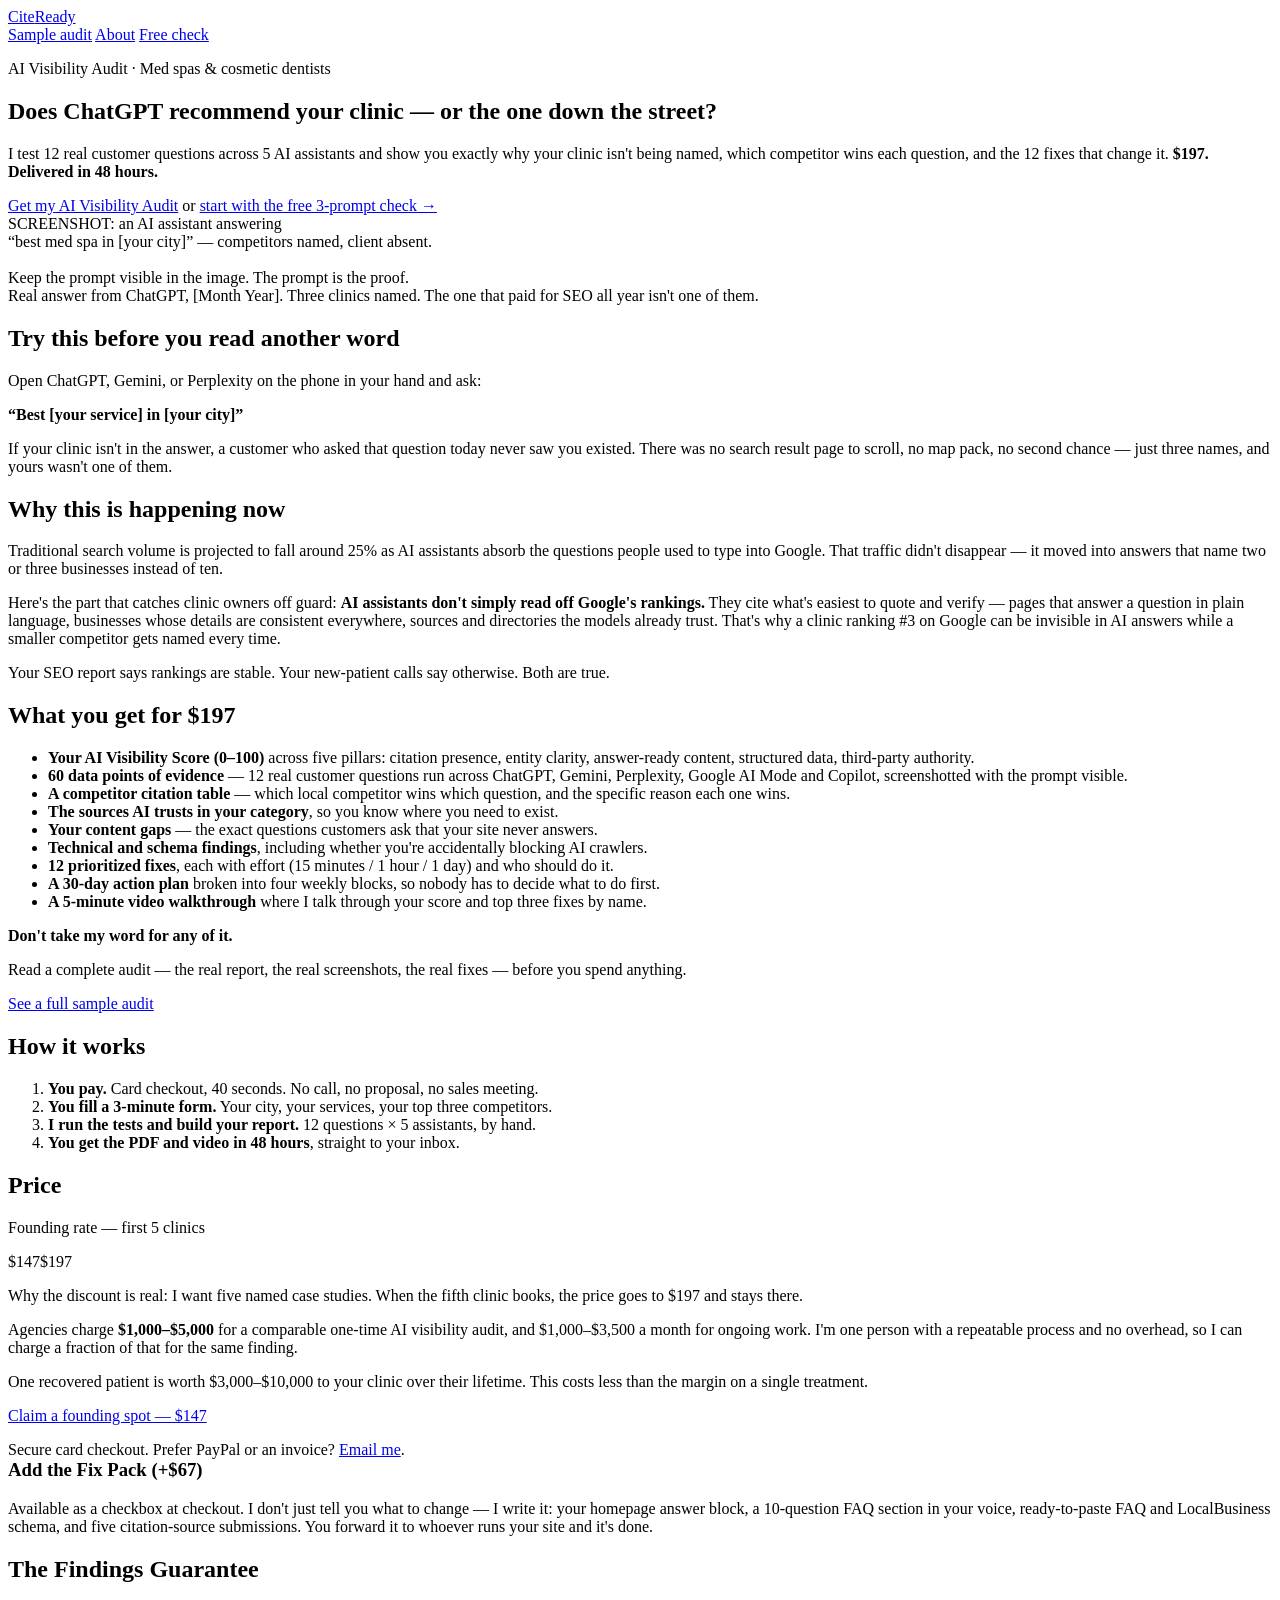
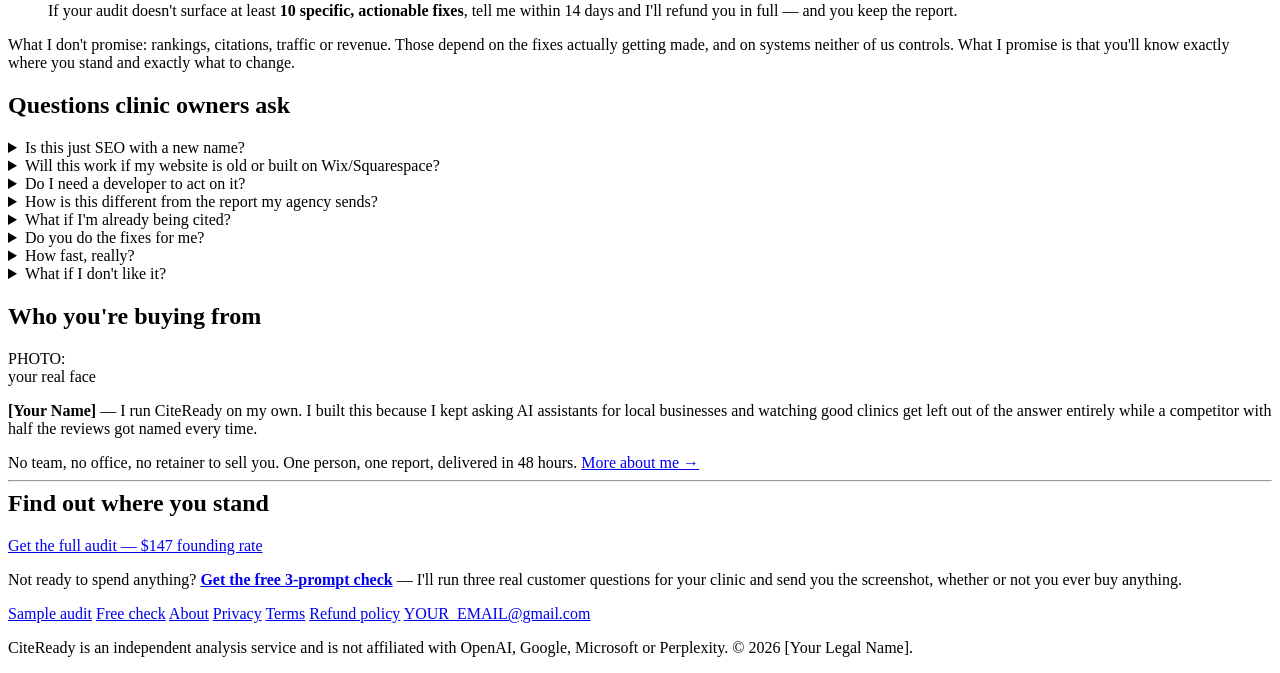
==== index.html @ fbe7aabf "Add index.html" ====
<!DOCTYPE html>
<html lang="en">
<head>
<meta charset="utf-8">
<meta name="viewport" content="width=device-width, initial-scale=1">
<title>CiteReady — Does ChatGPT recommend your clinic, or the one down the street?</title>
<meta name="description" content="We test 12 real customer questions across 5 AI assistants and show you exactly why you're not being named — and the 12 fixes that change it. $197, delivered in 48 hours.">
<meta property="og:title" content="Does ChatGPT recommend your clinic — or the one down the street?">
<meta property="og:description" content="An AI Visibility Audit for med spas and cosmetic dentists. 12 prompts, 5 AI assistants, 60 data points, 12 prioritized fixes. $197.">
<meta property="og:type" content="website">
<link rel="stylesheet" href="style.css">
<!-- ANALYTICS: paste your Cloudflare Web Analytics snippet here (Cloudflare dashboard → Web Analytics → add site) -->
</head>
<body>

<header class="site">
  <div class="wrap">
    <a class="logo" href="index.html">Cite<span>Ready</span></a>
    <nav>
      <a href="sample-audit.html">Sample audit</a>
      <a href="about.html">About</a>
      <a href="mini-check.html">Free check</a>
    </nav>
  </div>
</header>

<main class="wrap">

  <section class="hero">
    <p class="eyebrow">AI Visibility Audit · Med spas &amp; cosmetic dentists</p>
    <h1>Does ChatGPT recommend your clinic — or the one down the street?</h1>
    <p class="sub">I test 12 real customer questions across 5 AI assistants and show you exactly why your clinic isn't being named, which competitor wins each question, and the 12 fixes that change it. <strong>$197. Delivered in 48 hours.</strong></p>
    <div class="cta-row">
      <a class="btn" href="STRIPE_LINK_AUDIT">Get my AI Visibility Audit</a>
      <span class="cta-note">or <a href="mini-check.html">start with the free 3-prompt check →</a></span>
    </div>
  </section>

  <div class="proof">
    <!-- Replace this block with your real screenshot: <img src="proof.png" alt="ChatGPT answering 'best med spa in Tampa'"> -->
    <div class="placeholder">SCREENSHOT: an AI assistant answering<br>“best med spa in [your city]” — competitors named, client absent.<br><br>Keep the prompt visible in the image. The prompt is the proof.</div>
    <div class="cap">Real answer from ChatGPT, [Month Year]. Three clinics named. The one that paid for SEO all year isn't one of them.</div>
  </div>

  <h2>Try this before you read another word</h2>
  <p>Open ChatGPT, Gemini, or Perplexity on the phone in your hand and ask:</p>
  <div class="card soft">
    <p style="margin:0"><strong>“Best [your service] in [your city]”</strong></p>
  </div>
  <p>If your clinic isn't in the answer, a customer who asked that question today never saw you existed. There was no search result page to scroll, no map pack, no second chance — just three names, and yours wasn't one of them.</p>

  <h2>Why this is happening now</h2>
  <p>Traditional search volume is projected to fall around 25% as AI assistants absorb the questions people used to type into Google. That traffic didn't disappear — it moved into answers that name two or three businesses instead of ten.</p>
  <p>Here's the part that catches clinic owners off guard: <strong>AI assistants don't simply read off Google's rankings.</strong> They cite what's easiest to quote and verify — pages that answer a question in plain language, businesses whose details are consistent everywhere, sources and directories the models already trust. That's why a clinic ranking #3 on Google can be invisible in AI answers while a smaller competitor gets named every time.</p>
  <p>Your SEO report says rankings are stable. Your new-patient calls say otherwise. Both are true.</p>

  <h2>What you get for $197</h2>
  <ul class="check">
    <li><strong>Your AI Visibility Score (0–100)</strong> across five pillars: citation presence, entity clarity, answer-ready content, structured data, third-party authority.</li>
    <li><strong>60 data points of evidence</strong> — 12 real customer questions run across ChatGPT, Gemini, Perplexity, Google AI Mode and Copilot, screenshotted with the prompt visible.</li>
    <li><strong>A competitor citation table</strong> — which local competitor wins which question, and the specific reason each one wins.</li>
    <li><strong>The sources AI trusts in your category</strong>, so you know where you need to exist.</li>
    <li><strong>Your content gaps</strong> — the exact questions customers ask that your site never answers.</li>
    <li><strong>Technical and schema findings</strong>, including whether you're accidentally blocking AI crawlers.</li>
    <li><strong>12 prioritized fixes</strong>, each with effort (15 minutes / 1 hour / 1 day) and who should do it.</li>
    <li><strong>A 30-day action plan</strong> broken into four weekly blocks, so nobody has to decide what to do first.</li>
    <li><strong>A 5-minute video walkthrough</strong> where I talk through your score and top three fixes by name.</li>
  </ul>

  <div class="card">
    <p style="margin-bottom:.6em"><strong>Don't take my word for any of it.</strong></p>
    <p style="margin-bottom:1em">Read a complete audit — the real report, the real screenshots, the real fixes — before you spend anything.</p>
    <a class="btn ghost block" href="sample-audit.html">See a full sample audit</a>
  </div>

  <h2>How it works</h2>
  <ol class="steps">
    <li><strong>You pay.</strong> Card checkout, 40 seconds. No call, no proposal, no sales meeting.</li>
    <li><strong>You fill a 3-minute form.</strong> Your city, your services, your top three competitors.</li>
    <li><strong>I run the tests and build your report.</strong> 12 questions × 5 assistants, by hand.</li>
    <li><strong>You get the PDF and video in 48 hours</strong>, straight to your inbox.</li>
  </ol>

  <h2>Price</h2>
  <div class="card">
    <p class="pill">Founding rate — first 5 clinics</p>
    <div class="price"><span class="now">$147</span><span class="was">$197</span></div>
    <p class="small">Why the discount is real: I want five named case studies. When the fifth clinic books, the price goes to $197 and stays there.</p>
    <p>Agencies charge <strong>$1,000–$5,000</strong> for a comparable one-time AI visibility audit, and $1,000–$3,500 a month for ongoing work. I'm one person with a repeatable process and no overhead, so I can charge a fraction of that for the same finding.</p>
    <p>One recovered patient is worth $3,000–$10,000 to your clinic over their lifetime. This costs less than the margin on a single treatment.</p>
    <div class="cta-row">
      <a class="btn" href="STRIPE_LINK_FOUNDING">Claim a founding spot — $147</a>
    </div>
    <p class="small" style="margin-bottom:0">Secure card checkout. Prefer PayPal or an invoice? <a href="mailto:YOUR_EMAIL@gmail.com">Email me</a>.</p>
  </div>

  <div class="card soft">
    <h3 style="margin-top:0">Add the Fix Pack (+$67)</h3>
    <p style="margin-bottom:0">Available as a checkbox at checkout. I don't just tell you what to change — I write it: your homepage answer block, a 10-question FAQ section in your voice, ready-to-paste FAQ and LocalBusiness schema, and five citation-source submissions. You forward it to whoever runs your site and it's done.</p>
  </div>

  <h2>The Findings Guarantee</h2>
  <blockquote>
    <p>If your audit doesn't surface at least <strong>10 specific, actionable fixes</strong>, tell me within 14 days and I'll refund you in full — and you keep the report.</p>
  </blockquote>
  <p class="small">What I don't promise: rankings, citations, traffic or revenue. Those depend on the fixes actually getting made, and on systems neither of us controls. What I promise is that you'll know exactly where you stand and exactly what to change.</p>

  <h2>Questions clinic owners ask</h2>
  <details><summary>Is this just SEO with a new name?</summary><p>No. SEO asks "where do we rank on a results page." This asks "are we named in the answer, and if not, who is and why." Different signals, different fixes, different report. It complements the SEO you already pay for — and it usually explains why that SEO stopped producing calls.</p></details>
  <details><summary>Will this work if my website is old or built on Wix/Squarespace?</summary><p>Yes. Most of the 12 fixes are content and profile changes, not rebuilds. Platform barely matters; being quotable does.</p></details>
  <details><summary>Do I need a developer to act on it?</summary><p>Usually not. Every fix is labeled by effort and by who should do it — most are front-desk or marketing tasks. Two or three may need whoever manages your site. If you'd rather not touch any of it, the Fix Pack writes the pieces for you.</p></details>
  <details><summary>How is this different from the report my agency sends?</summary><p>Your agency's report shows Google rankings and traffic. This shows the actual words five AI assistants say about your clinic to a prospective patient, with screenshots. Bring it to your agency — most will thank you for it.</p></details>
  <details><summary>What if I'm already being cited?</summary><p>Then you'll get a high score, proof of it, and the specific gaps that keep you from winning the remaining prompts — including which competitor is closest behind you. Knowing you're winning is worth knowing too.</p></details>
  <details><summary>Do you do the fixes for me?</summary><p>The audit is analysis. The Fix Pack (+$67) writes your content and schema. If you want it all implemented, I offer an Implementation Sprint to audit clients afterward.</p></details>
  <details><summary>How fast, really?</summary><p>48 hours from the moment your intake form arrives, and I reply to emails within one business day. If I'm ever going to miss that, you'll hear it from me first.</p></details>
  <details><summary>What if I don't like it?</summary><p>The Findings Guarantee above. No forms, no interrogation — one email and you're refunded.</p></details>

  <h2>Who you're buying from</h2>
  <div class="founder">
    <div class="ph">PHOTO:<br>your real face</div>
    <div>
      <p><strong>[Your Name]</strong> — I run CiteReady on my own. I built this because I kept asking AI assistants for local businesses and watching good clinics get left out of the answer entirely while a competitor with half the reviews got named every time.</p>
      <p style="margin-bottom:0">No team, no office, no retainer to sell you. One person, one report, delivered in 48 hours. <a href="about.html">More about me →</a></p>
    </div>
  </div>

  <hr>

  <h2 style="margin-top:0">Find out where you stand</h2>
  <div class="cta-row">
    <a class="btn" href="STRIPE_LINK_FOUNDING">Get the full audit — $147 founding rate</a>
  </div>
  <p>Not ready to spend anything? <a href="mini-check.html"><strong>Get the free 3-prompt check</strong></a> — I'll run three real customer questions for your clinic and send you the screenshot, whether or not you ever buy anything.</p>

</main>

<footer class="site">
  <div class="wrap">
    <div class="row">
      <a href="sample-audit.html">Sample audit</a>
      <a href="mini-check.html">Free check</a>
      <a href="about.html">About</a>
      <a href="legal.html#privacy">Privacy</a>
      <a href="legal.html#terms">Terms</a>
      <a href="legal.html#refund">Refund policy</a>
      <a href="mailto:YOUR_EMAIL@gmail.com">YOUR_EMAIL@gmail.com</a>
    </div>
    <p class="small">CiteReady is an independent analysis service and is not affiliated with OpenAI, Google, Microsoft or Perplexity. © <span id="y">2026</span> [Your Legal Name].</p>
  </div>
</footer>
<script>document.getElementById('y').textContent=new Date().getFullYear()</script>
</body>
</html>
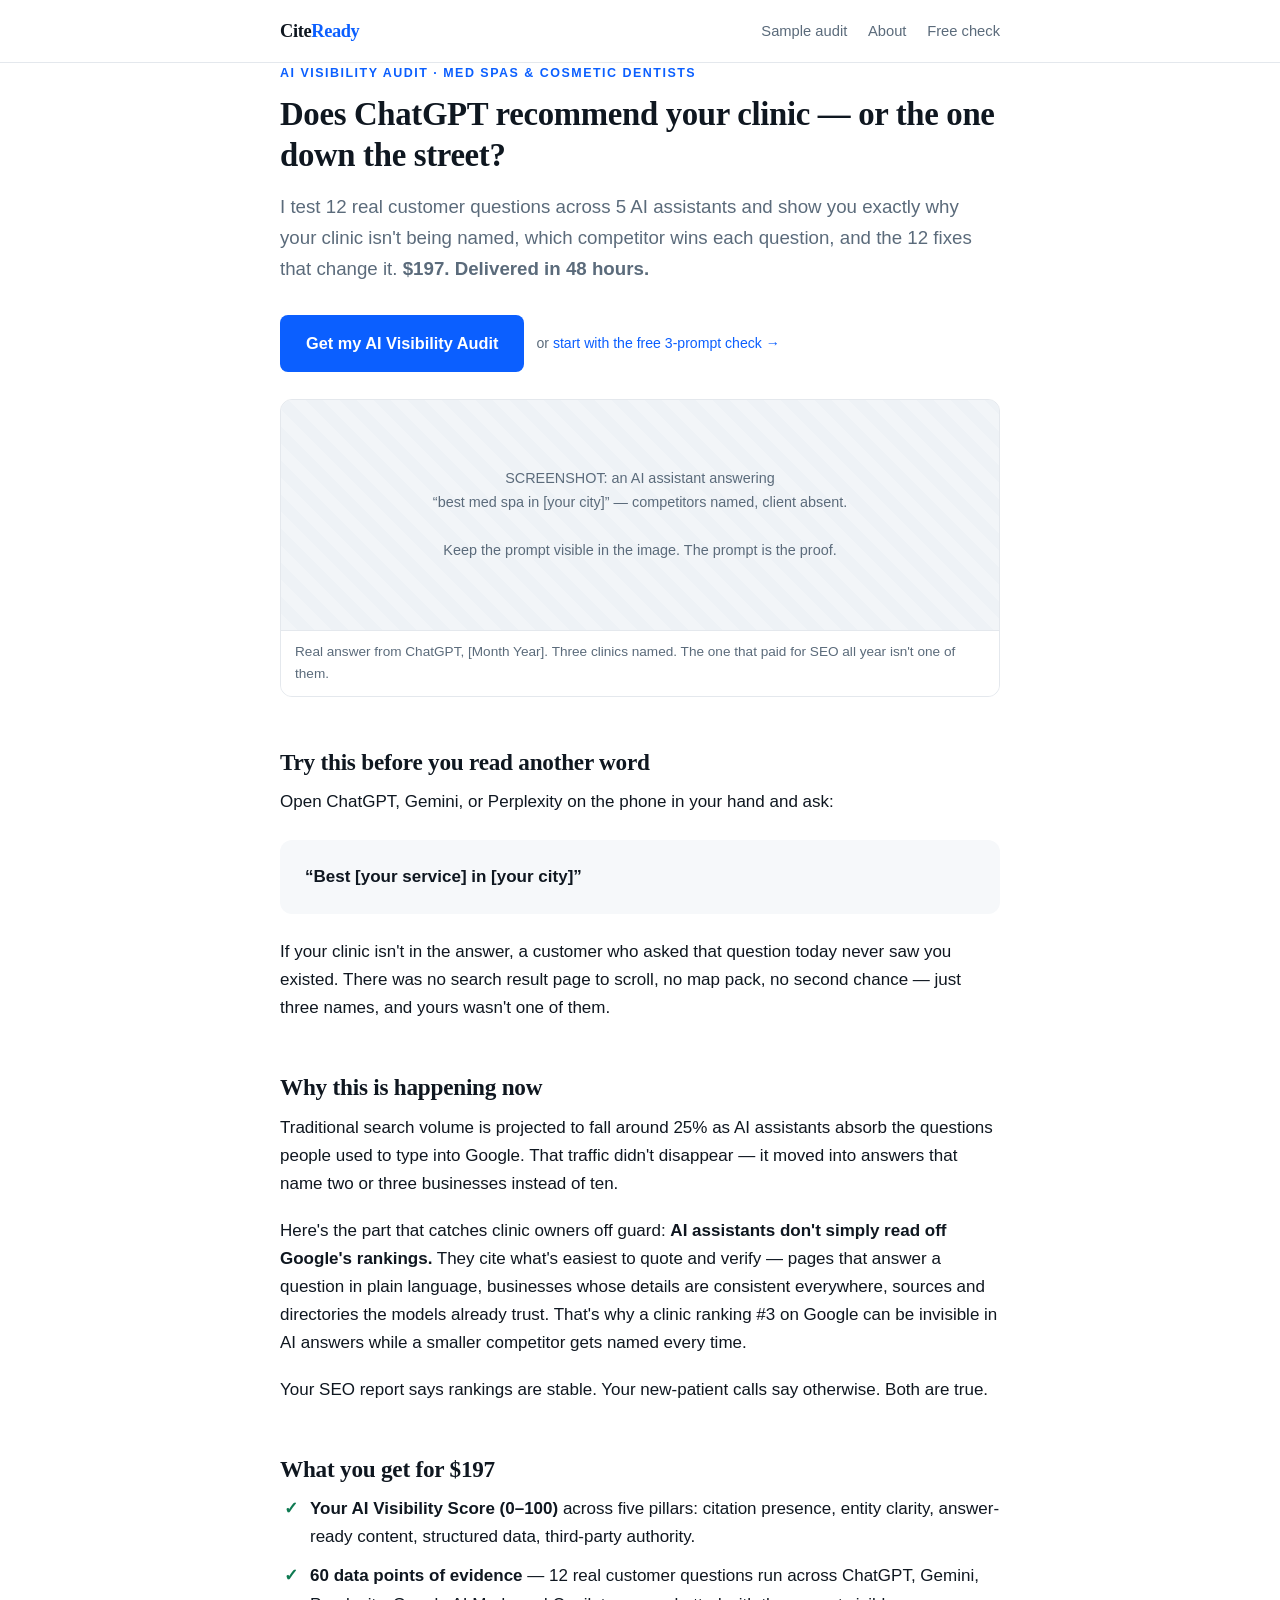
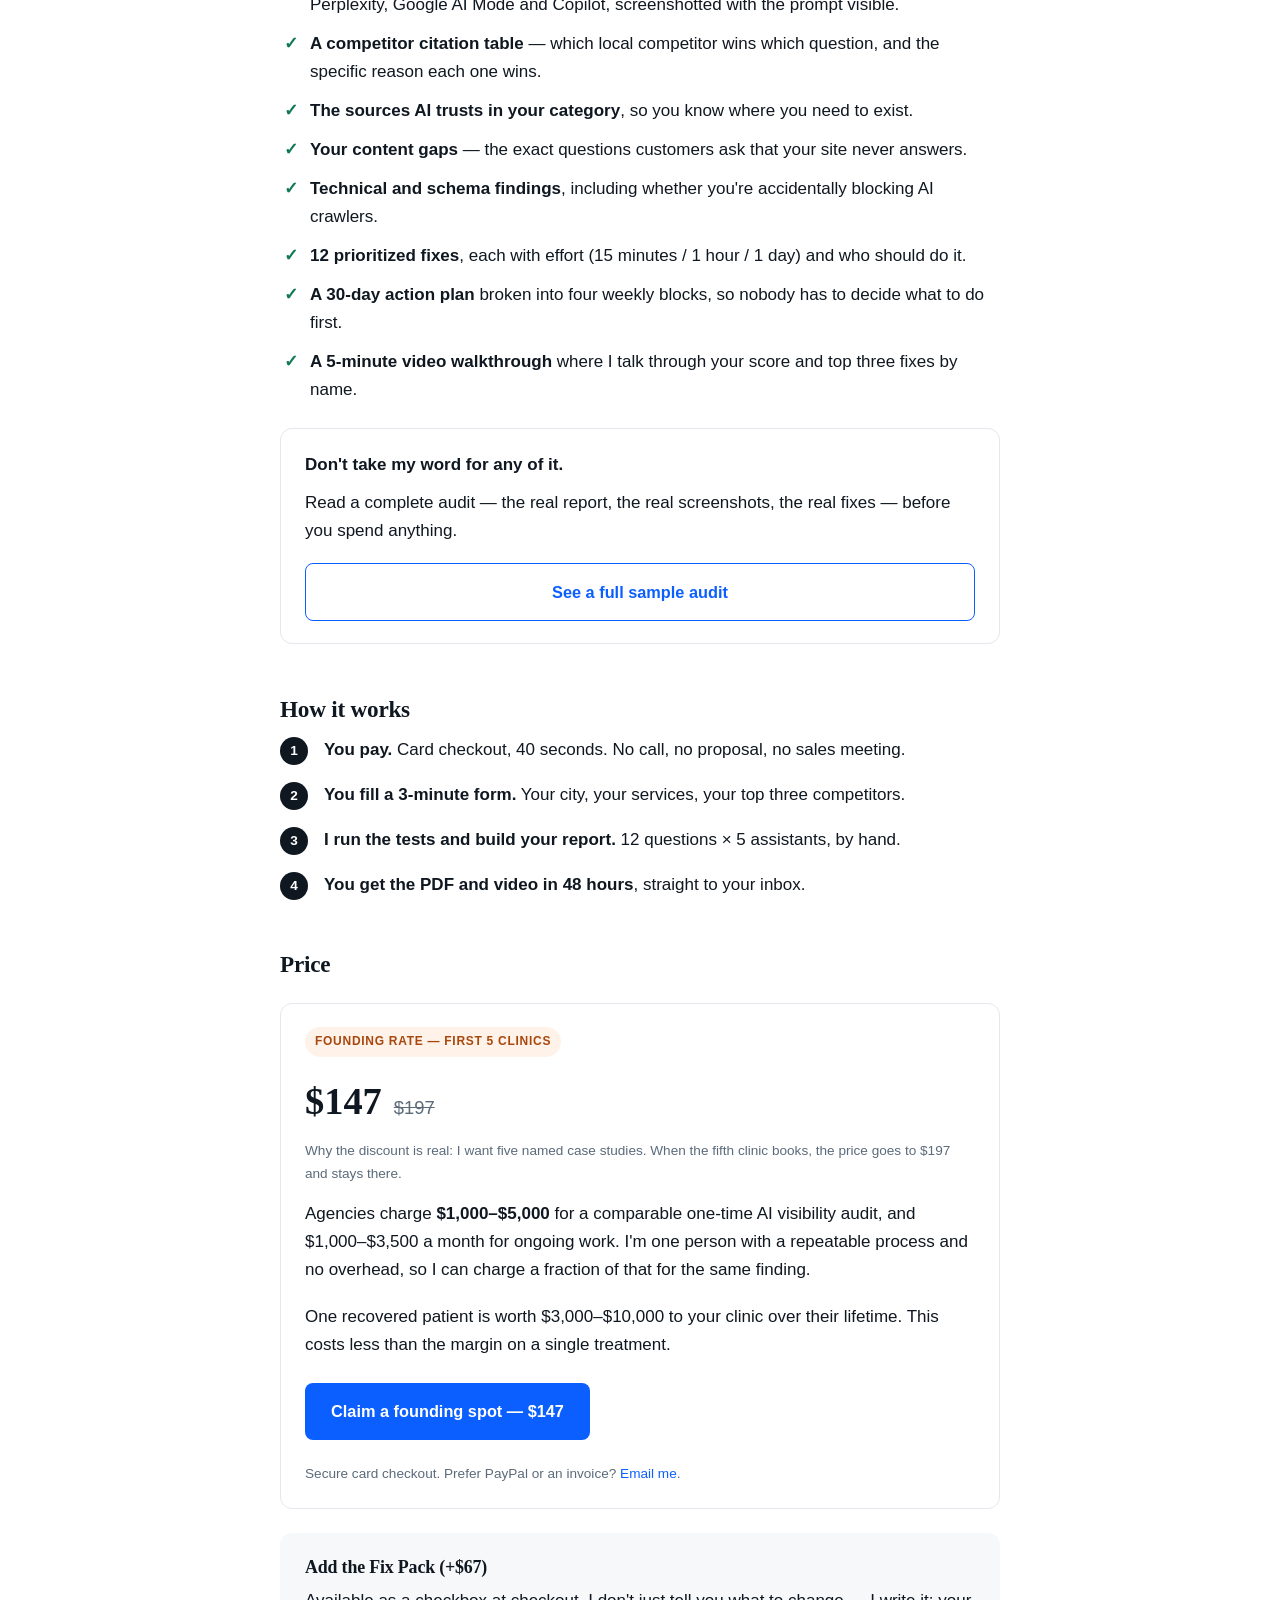
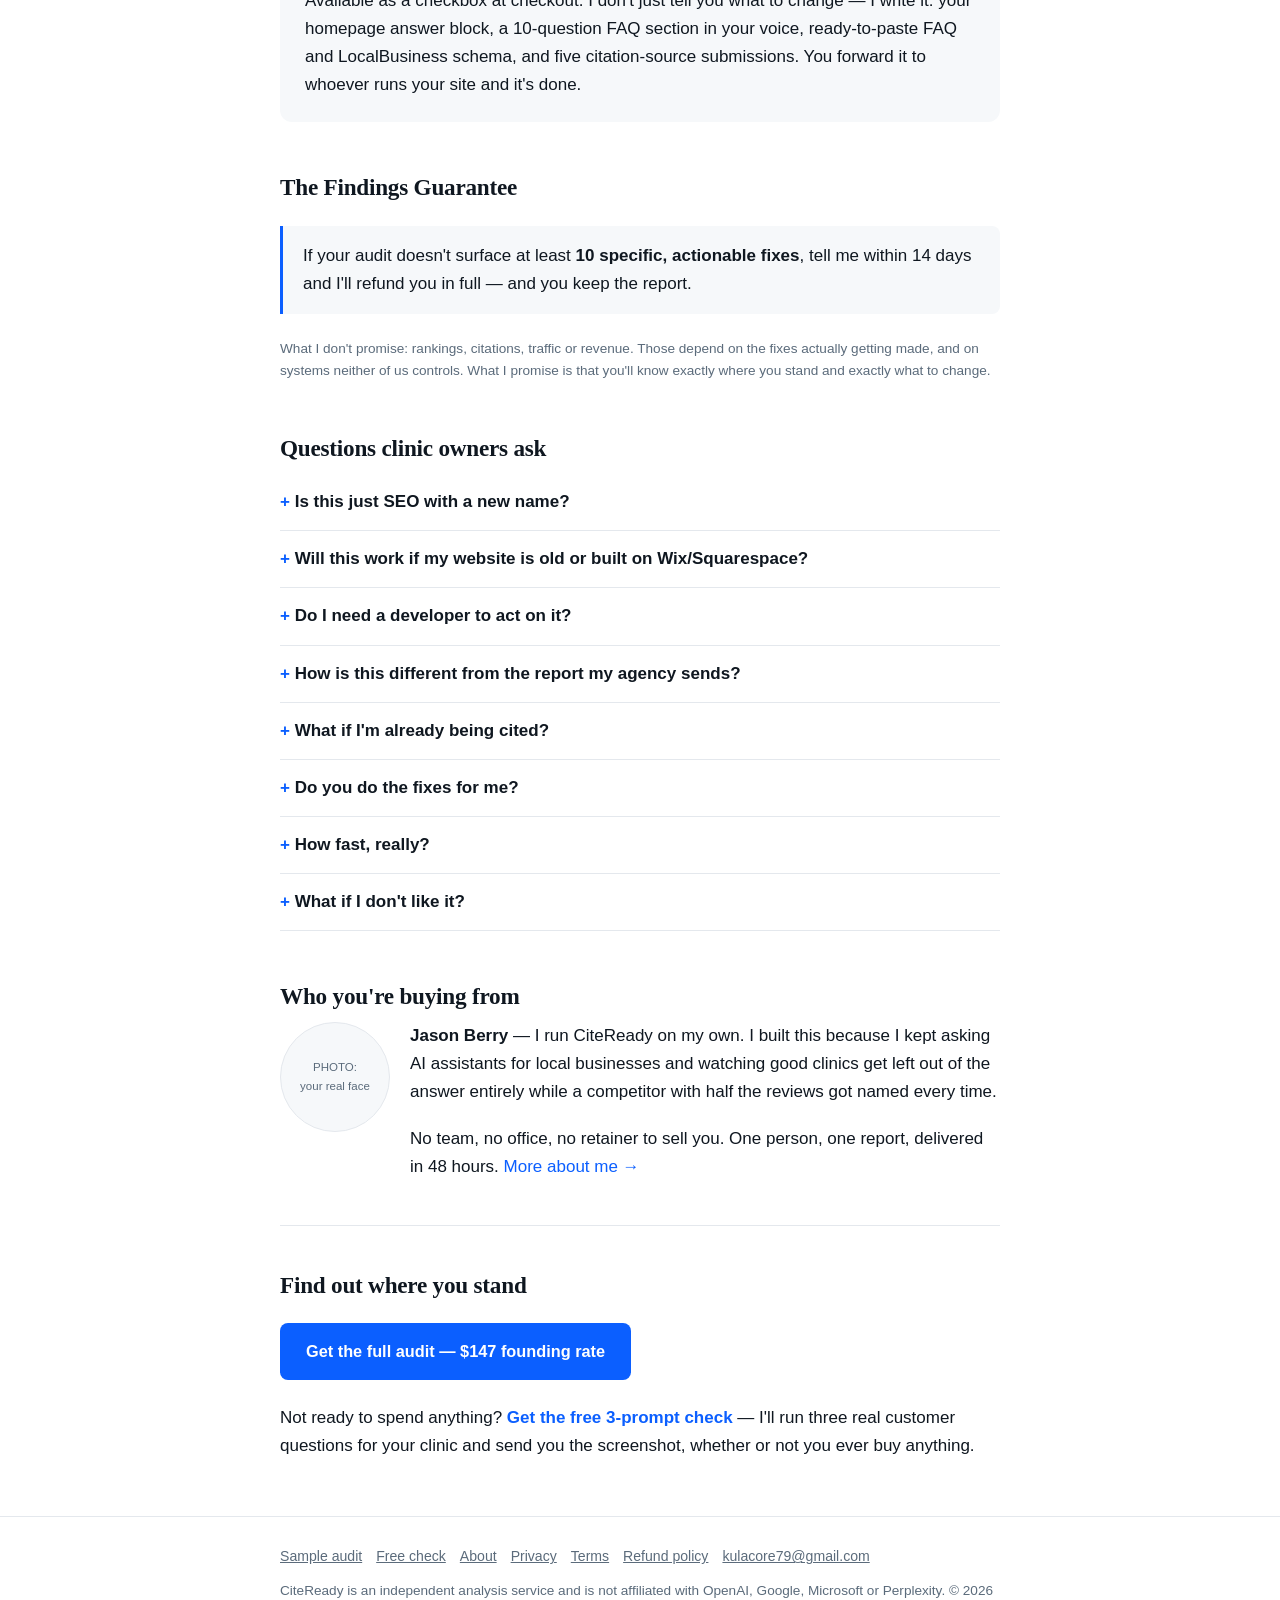
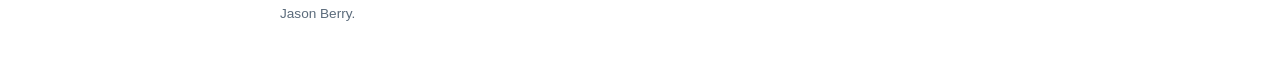
==== commit 21cbda2f: "Add index.html" ====
--- a/index.html
+++ b/index.html
@@ -31,7 +31,7 @@
     <h1>Does ChatGPT recommend your clinic — or the one down the street?</h1>
     <p class="sub">I test 12 real customer questions across 5 AI assistants and show you exactly why your clinic isn't being named, which competitor wins each question, and the 12 fixes that change it. <strong>$197. Delivered in 48 hours.</strong></p>
     <div class="cta-row">
-      <a class="btn" href="STRIPE_LINK_AUDIT">Get my AI Visibility Audit</a>
+      <a class="btn" href="https://buy.stripe.com/9B65kD59kgbB9DFe3r8Ra1b">Get my AI Visibility Audit</a>
       <span class="cta-note">or <a href="mini-check.html">start with the free 3-prompt check →</a></span>
     </div>
   </section>
@@ -89,9 +89,9 @@
     <p>Agencies charge <strong>$1,000–$5,000</strong> for a comparable one-time AI visibility audit, and $1,000–$3,500 a month for ongoing work. I'm one person with a repeatable process and no overhead, so I can charge a fraction of that for the same finding.</p>
     <p>One recovered patient is worth $3,000–$10,000 to your clinic over their lifetime. This costs less than the margin on a single treatment.</p>
     <div class="cta-row">
-      <a class="btn" href="STRIPE_LINK_FOUNDING">Claim a founding spot — $147</a>
+      <a class="btn" href="https://buy.stripe.com/6oU5kD9pAbVl7vx3oN8Ra1a">Claim a founding spot — $147</a>
     </div>
-    <p class="small" style="margin-bottom:0">Secure card checkout. Prefer PayPal or an invoice? <a href="mailto:YOUR_EMAIL@gmail.com">Email me</a>.</p>
+    <p class="small" style="margin-bottom:0">Secure card checkout. Prefer PayPal or an invoice? <a href="mailto:kulacore79@gmail.com">Email me</a>.</p>
   </div>
 
   <div class="card soft">
@@ -119,7 +119,7 @@
   <div class="founder">
     <div class="ph">PHOTO:<br>your real face</div>
     <div>
-      <p><strong>[Your Name]</strong> — I run CiteReady on my own. I built this because I kept asking AI assistants for local businesses and watching good clinics get left out of the answer entirely while a competitor with half the reviews got named every time.</p>
+      <p><strong>Jason Berry</strong> — I run CiteReady on my own. I built this because I kept asking AI assistants for local businesses and watching good clinics get left out of the answer entirely while a competitor with half the reviews got named every time.</p>
       <p style="margin-bottom:0">No team, no office, no retainer to sell you. One person, one report, delivered in 48 hours. <a href="about.html">More about me →</a></p>
     </div>
   </div>
@@ -128,7 +128,7 @@
 
   <h2 style="margin-top:0">Find out where you stand</h2>
   <div class="cta-row">
-    <a class="btn" href="STRIPE_LINK_FOUNDING">Get the full audit — $147 founding rate</a>
+    <a class="btn" href="https://buy.stripe.com/6oU5kD9pAbVl7vx3oN8Ra1a">Get the full audit — $147 founding rate</a>
   </div>
   <p>Not ready to spend anything? <a href="mini-check.html"><strong>Get the free 3-prompt check</strong></a> — I'll run three real customer questions for your clinic and send you the screenshot, whether or not you ever buy anything.</p>
 
@@ -143,9 +143,9 @@
       <a href="legal.html#privacy">Privacy</a>
       <a href="legal.html#terms">Terms</a>
       <a href="legal.html#refund">Refund policy</a>
-      <a href="mailto:YOUR_EMAIL@gmail.com">YOUR_EMAIL@gmail.com</a>
+      <a href="mailto:kulacore79@gmail.com">kulacore79@gmail.com</a>
     </div>
-    <p class="small">CiteReady is an independent analysis service and is not affiliated with OpenAI, Google, Microsoft or Perplexity. © <span id="y">2026</span> [Your Legal Name].</p>
+    <p class="small">CiteReady is an independent analysis service and is not affiliated with OpenAI, Google, Microsoft or Perplexity. © <span id="y">2026</span> Jason Berry.</p>
   </div>
 </footer>
 <script>document.getElementById('y').textContent=new Date().getFullYear()</script>
--- a/style.css
+++ b/style.css
@@ -0,0 +1,103 @@
+/* CiteReady — single stylesheet. Two fonts, two colors, lots of whitespace. */
+:root{
+  --ink:#0f1720;
+  --muted:#5b6b7b;
+  --line:#e4e8ed;
+  --bg:#ffffff;
+  --soft:#f6f8fa;
+  --brand:#0b5fff;
+  --brand-dark:#0847bd;
+  --warn:#b4342a;
+  --ok:#0f7a52;
+  --max:760px;
+}
+*{box-sizing:border-box}
+html{-webkit-text-size-adjust:100%}
+body{
+  margin:0;background:var(--bg);color:var(--ink);
+  font-family:-apple-system,BlinkMacSystemFont,"Segoe UI",Inter,Roboto,Helvetica,Arial,sans-serif;
+  font-size:17px;line-height:1.65;
+}
+h1,h2,h3{font-family:Georgia,"Times New Roman",serif;line-height:1.25;letter-spacing:-.01em;margin:0 0 .5em}
+h1{font-size:2.05rem}
+h2{font-size:1.45rem;margin-top:2.2em}
+h3{font-size:1.12rem;margin-top:1.6em}
+p,ul,ol{margin:0 0 1.1em}
+a{color:var(--brand);text-decoration:none}
+a:hover{text-decoration:underline}
+.wrap{max-width:var(--max);margin:0 auto;padding:0 20px}
+header.site{border-bottom:1px solid var(--line);padding:16px 0;position:sticky;top:0;background:rgba(255,255,255,.96);backdrop-filter:blur(6px);z-index:9}
+header.site .wrap{display:flex;align-items:center;justify-content:space-between;gap:16px}
+.logo{font-family:Georgia,serif;font-weight:700;font-size:1.15rem;color:var(--ink);letter-spacing:-.02em}
+.logo span{color:var(--brand)}
+nav a{font-size:.92rem;color:var(--muted);margin-left:16px}
+nav a:first-child{margin-left:0}
+main{padding:44px 0 8px}
+.hero p.sub{font-size:1.17rem;color:var(--muted);margin-bottom:1.6em}
+.eyebrow{font-size:.78rem;text-transform:uppercase;letter-spacing:.12em;color:var(--brand);font-weight:700;margin-bottom:10px}
+.btn{
+  display:inline-block;background:var(--brand);color:#fff;font-weight:600;
+  padding:15px 26px;border-radius:8px;font-size:1.02rem;border:0;cursor:pointer;
+}
+.btn:hover{background:var(--brand-dark);text-decoration:none}
+.btn.ghost{background:transparent;color:var(--brand);border:1.5px solid var(--brand)}
+.btn.ghost:hover{background:var(--soft)}
+.btn.block{display:block;text-align:center}
+.cta-row{display:flex;flex-wrap:wrap;gap:12px;align-items:center;margin:1.4em 0}
+.cta-note{font-size:.88rem;color:var(--muted)}
+.card{border:1px solid var(--line);border-radius:12px;padding:22px 24px;margin:1.4em 0;background:#fff}
+.card.soft{background:var(--soft);border-color:transparent}
+.proof{border:1px solid var(--line);border-radius:12px;overflow:hidden;margin:1.6em 0;background:var(--soft)}
+.proof img{display:block;width:100%;height:auto}
+.proof .cap{font-size:.85rem;color:var(--muted);padding:10px 14px;border-top:1px solid var(--line);background:#fff}
+.placeholder{
+  display:flex;align-items:center;justify-content:center;text-align:center;
+  min-height:230px;padding:24px;color:var(--muted);font-size:.9rem;
+  background:repeating-linear-gradient(45deg,#f2f5f8,#f2f5f8 12px,#eef2f6 12px,#eef2f6 24px);
+}
+ul.check{list-style:none;padding:0}
+ul.check li{padding-left:30px;position:relative;margin-bottom:.65em}
+ul.check li:before{content:"✓";position:absolute;left:4px;top:0;color:var(--ok);font-weight:700}
+ul.x{list-style:none;padding:0}
+ul.x li{padding-left:30px;position:relative;margin-bottom:.5em}
+ul.x li:before{content:"✕";position:absolute;left:5px;top:0;color:var(--warn);font-weight:700}
+.steps{counter-reset:s;list-style:none;padding:0}
+.steps li{counter-increment:s;padding-left:44px;position:relative;margin-bottom:1em}
+.steps li:before{
+  content:counter(s);position:absolute;left:0;top:1px;width:28px;height:28px;border-radius:50%;
+  background:var(--ink);color:#fff;font-size:.85rem;font-weight:700;display:flex;align-items:center;justify-content:center;
+}
+.price{display:flex;align-items:baseline;gap:12px;flex-wrap:wrap;margin-bottom:.4em}
+.price .now{font-family:Georgia,serif;font-size:2.4rem;font-weight:700}
+.price .was{color:var(--muted);text-decoration:line-through;font-size:1.15rem}
+.pill{display:inline-block;font-size:.75rem;font-weight:700;letter-spacing:.06em;text-transform:uppercase;background:#fff2e8;color:#a8480f;padding:5px 10px;border-radius:99px}
+.score{display:inline-flex;align-items:center;gap:10px;font-family:Georgia,serif;font-size:1.05rem}
+.score b{font-size:1.6rem;color:var(--warn)}
+table{width:100%;border-collapse:collapse;font-size:.94rem;margin:1.2em 0;display:block;overflow-x:auto}
+th,td{text-align:left;padding:11px 12px;border-bottom:1px solid var(--line);vertical-align:top}
+th{font-size:.78rem;text-transform:uppercase;letter-spacing:.07em;color:var(--muted)}
+details{border-bottom:1px solid var(--line);padding:14px 0}
+details summary{cursor:pointer;font-weight:600;list-style:none}
+details summary::-webkit-details-marker{display:none}
+details summary:before{content:"+ ";color:var(--brand);font-weight:700}
+details[open] summary:before{content:"– "}
+details p{margin:.8em 0 0;color:var(--muted)}
+blockquote{margin:1.4em 0;padding:16px 20px;border-left:3px solid var(--brand);background:var(--soft);border-radius:0 8px 8px 0}
+blockquote p{margin:0}
+blockquote cite{display:block;margin-top:8px;font-size:.87rem;color:var(--muted);font-style:normal}
+.founder{display:flex;gap:20px;align-items:flex-start;flex-wrap:wrap}
+.founder .ph{width:110px;height:110px;border-radius:50%;flex:0 0 auto;background:var(--soft);border:1px solid var(--line);display:flex;align-items:center;justify-content:center;font-size:.72rem;color:var(--muted);text-align:center;padding:8px}
+.founder div{flex:1 1 260px}
+hr{border:0;border-top:1px solid var(--line);margin:2.6em 0}
+footer.site{border-top:1px solid var(--line);margin-top:56px;padding:28px 0 44px;font-size:.88rem;color:var(--muted)}
+footer.site a{color:var(--muted);text-decoration:underline}
+footer.site .row{display:flex;flex-wrap:wrap;gap:14px;margin-bottom:12px}
+.small{font-size:.85rem;color:var(--muted)}
+.embed{width:100%;min-height:620px;border:0}
+@media(max-width:640px){
+  body{font-size:16px}
+  h1{font-size:1.7rem}
+  main{padding:30px 0 4px}
+  .btn{display:block;text-align:center;width:100%}
+  nav a{margin-left:12px;font-size:.85rem}
+}
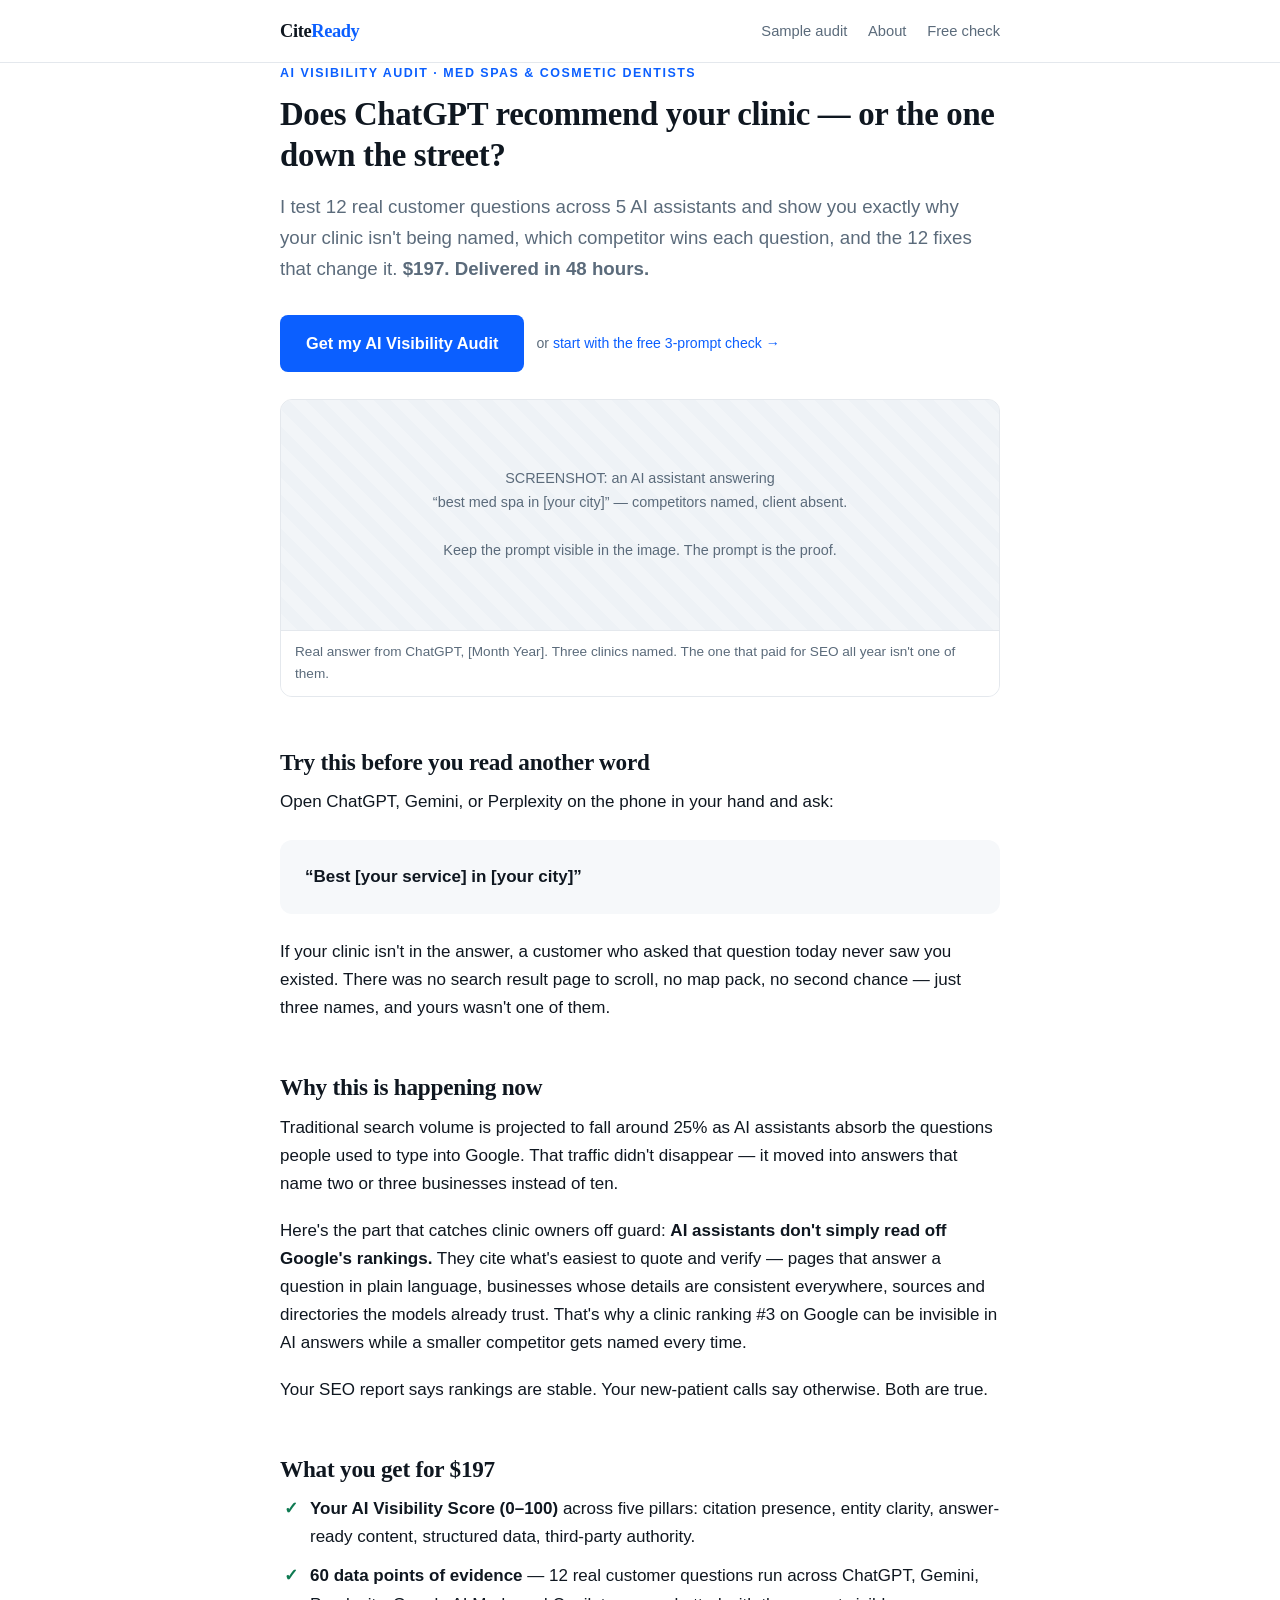
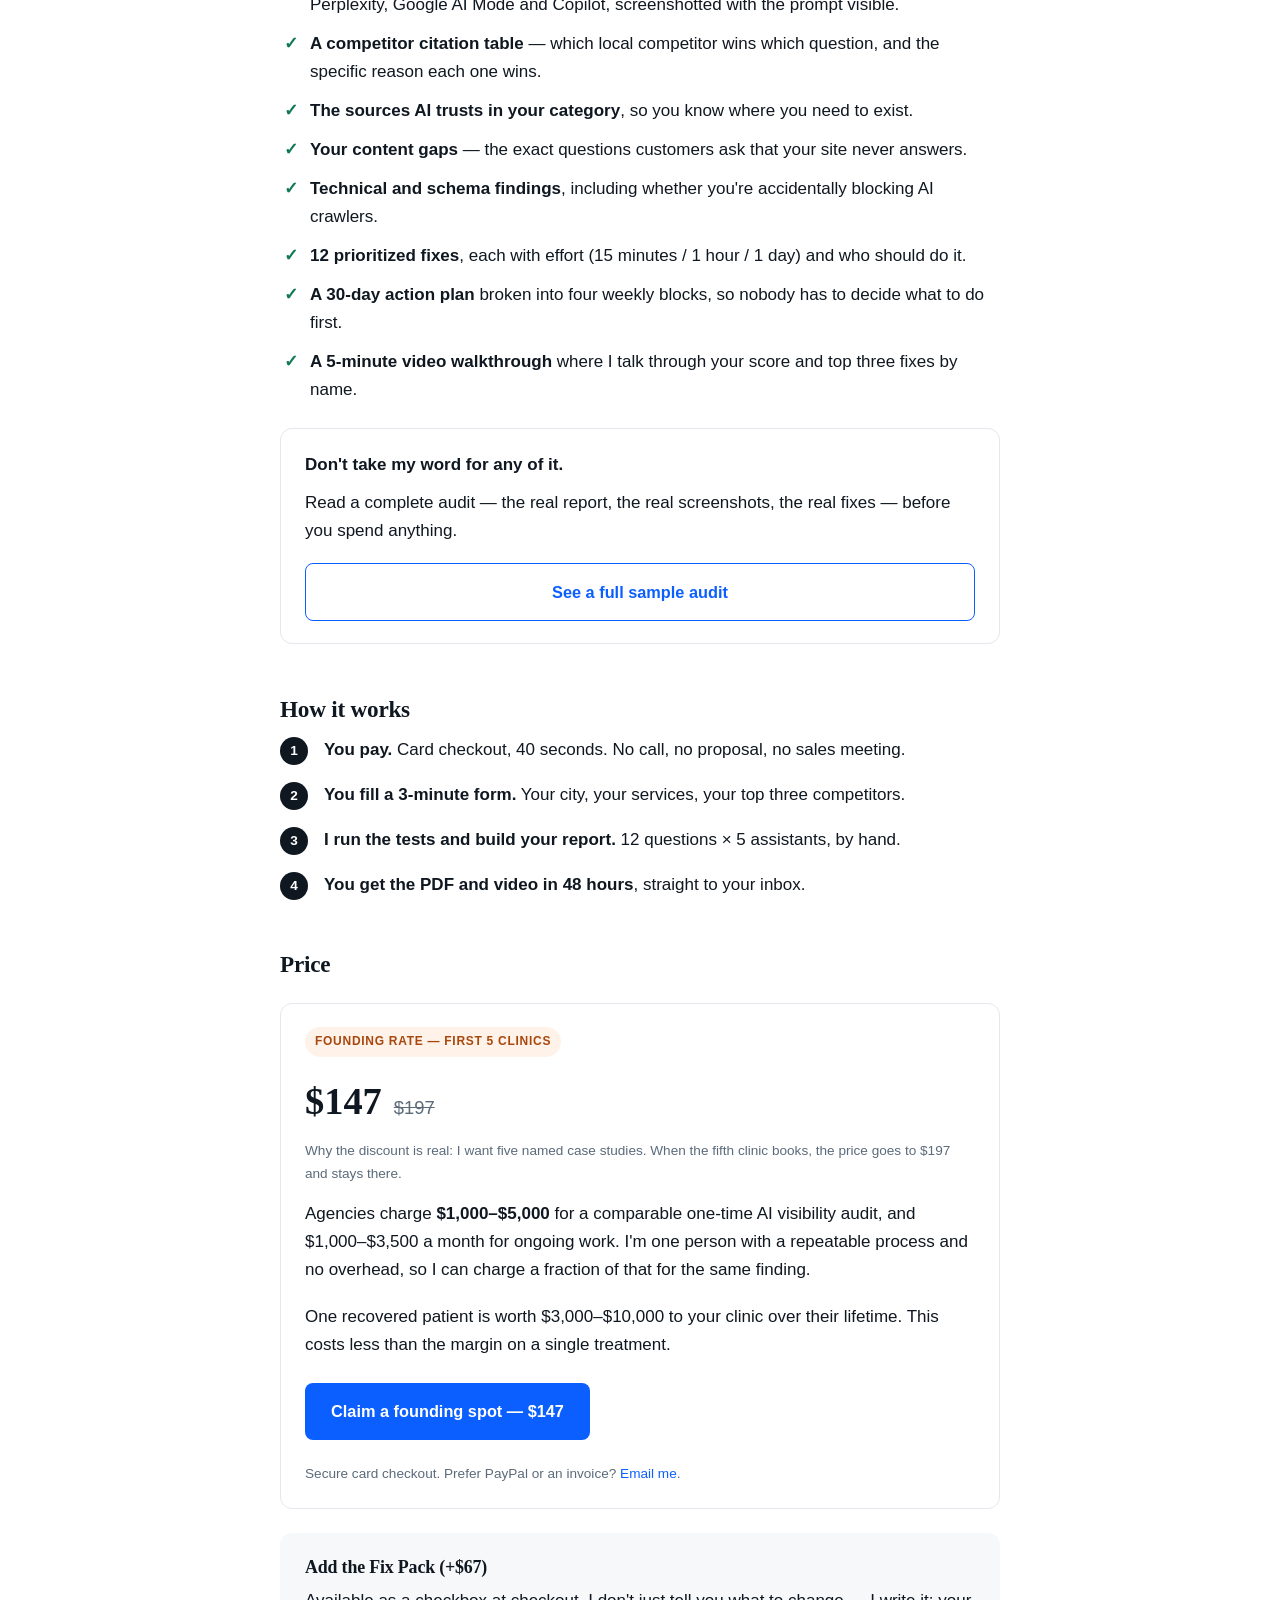
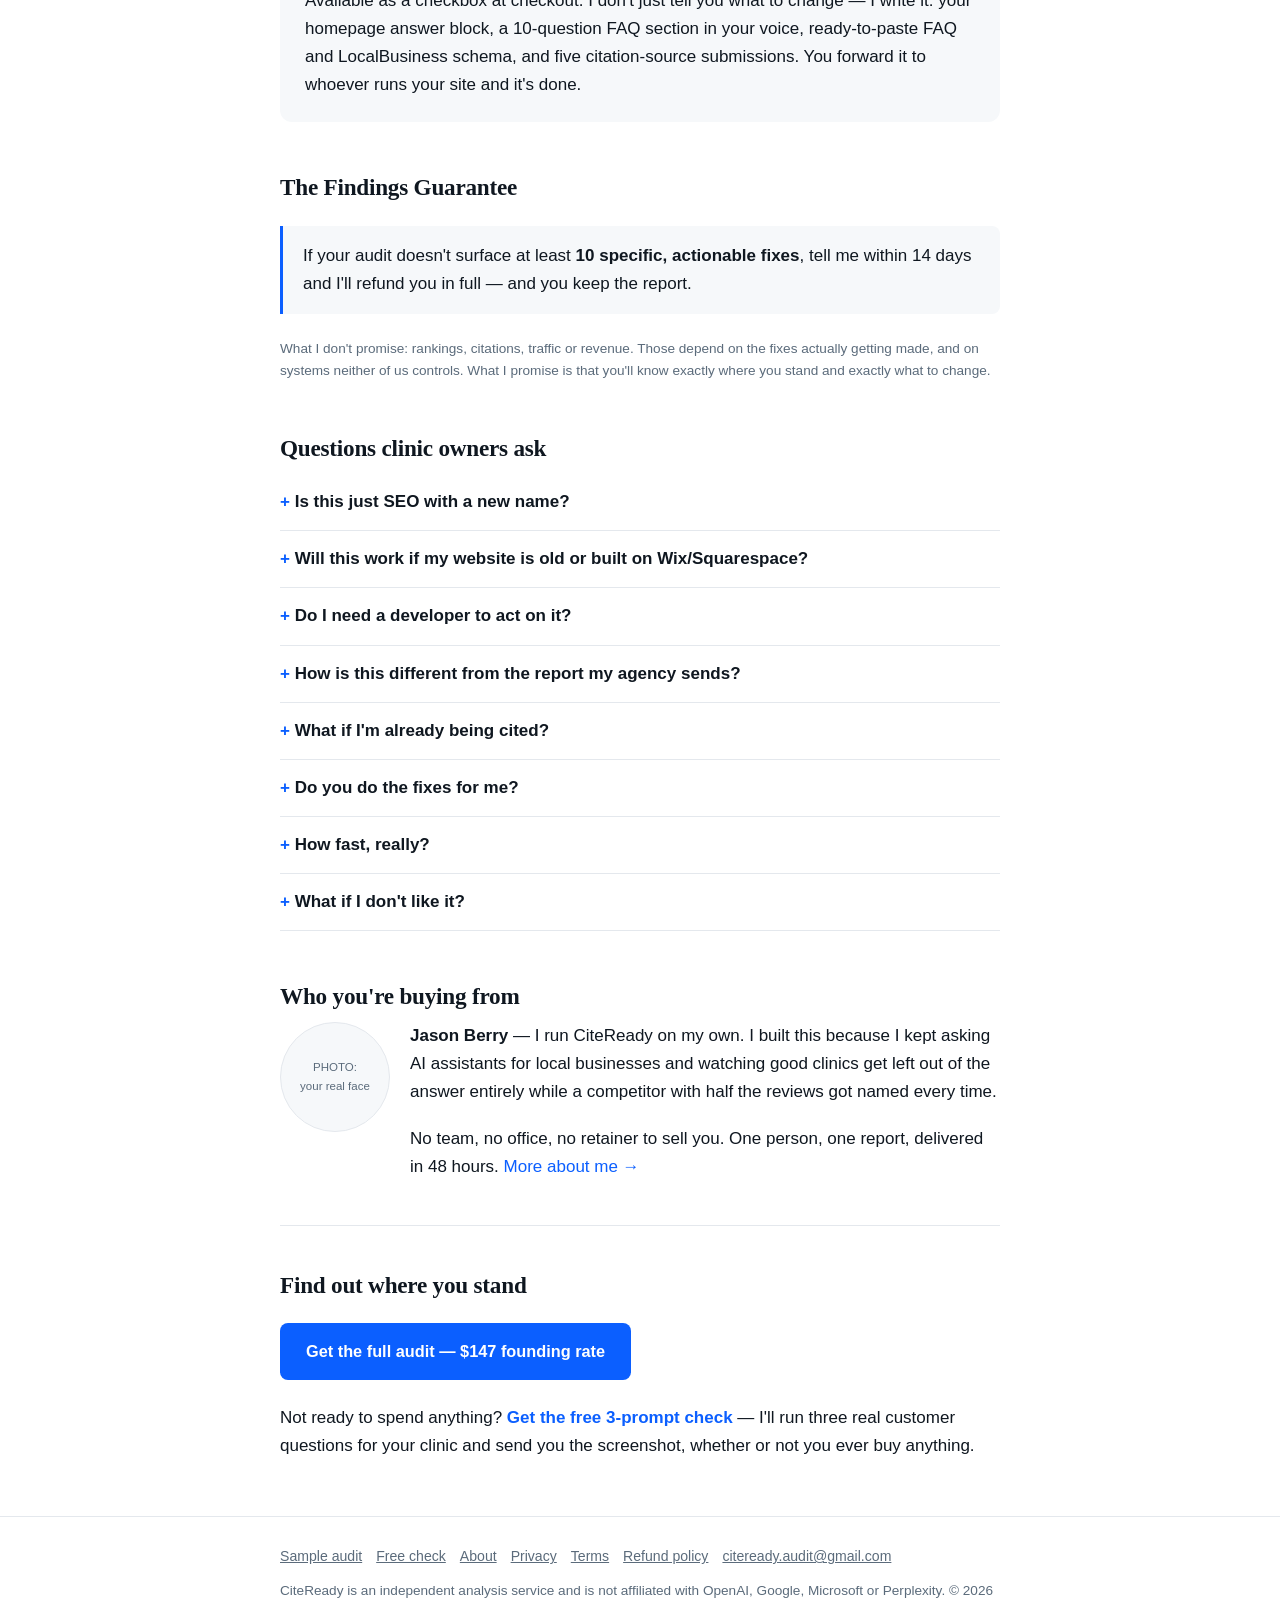
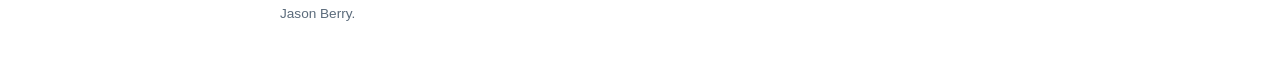
==== commit f042b2ff: "Add index.html" ====
--- a/index.html
+++ b/index.html
@@ -91,7 +91,7 @@
     <div class="cta-row">
       <a class="btn" href="https://buy.stripe.com/6oU5kD9pAbVl7vx3oN8Ra1a">Claim a founding spot — $147</a>
     </div>
-    <p class="small" style="margin-bottom:0">Secure card checkout. Prefer PayPal or an invoice? <a href="mailto:kulacore79@gmail.com">Email me</a>.</p>
+    <p class="small" style="margin-bottom:0">Secure card checkout. Prefer PayPal or an invoice? <a href="mailto:citeready.audit@gmail.com">Email me</a>.</p>
   </div>
 
   <div class="card soft">
@@ -143,7 +143,7 @@
       <a href="legal.html#privacy">Privacy</a>
       <a href="legal.html#terms">Terms</a>
       <a href="legal.html#refund">Refund policy</a>
-      <a href="mailto:kulacore79@gmail.com">kulacore79@gmail.com</a>
+      <a href="mailto:citeready.audit@gmail.com">citeready.audit@gmail.com</a>
     </div>
     <p class="small">CiteReady is an independent analysis service and is not affiliated with OpenAI, Google, Microsoft or Perplexity. © <span id="y">2026</span> Jason Berry.</p>
   </div>
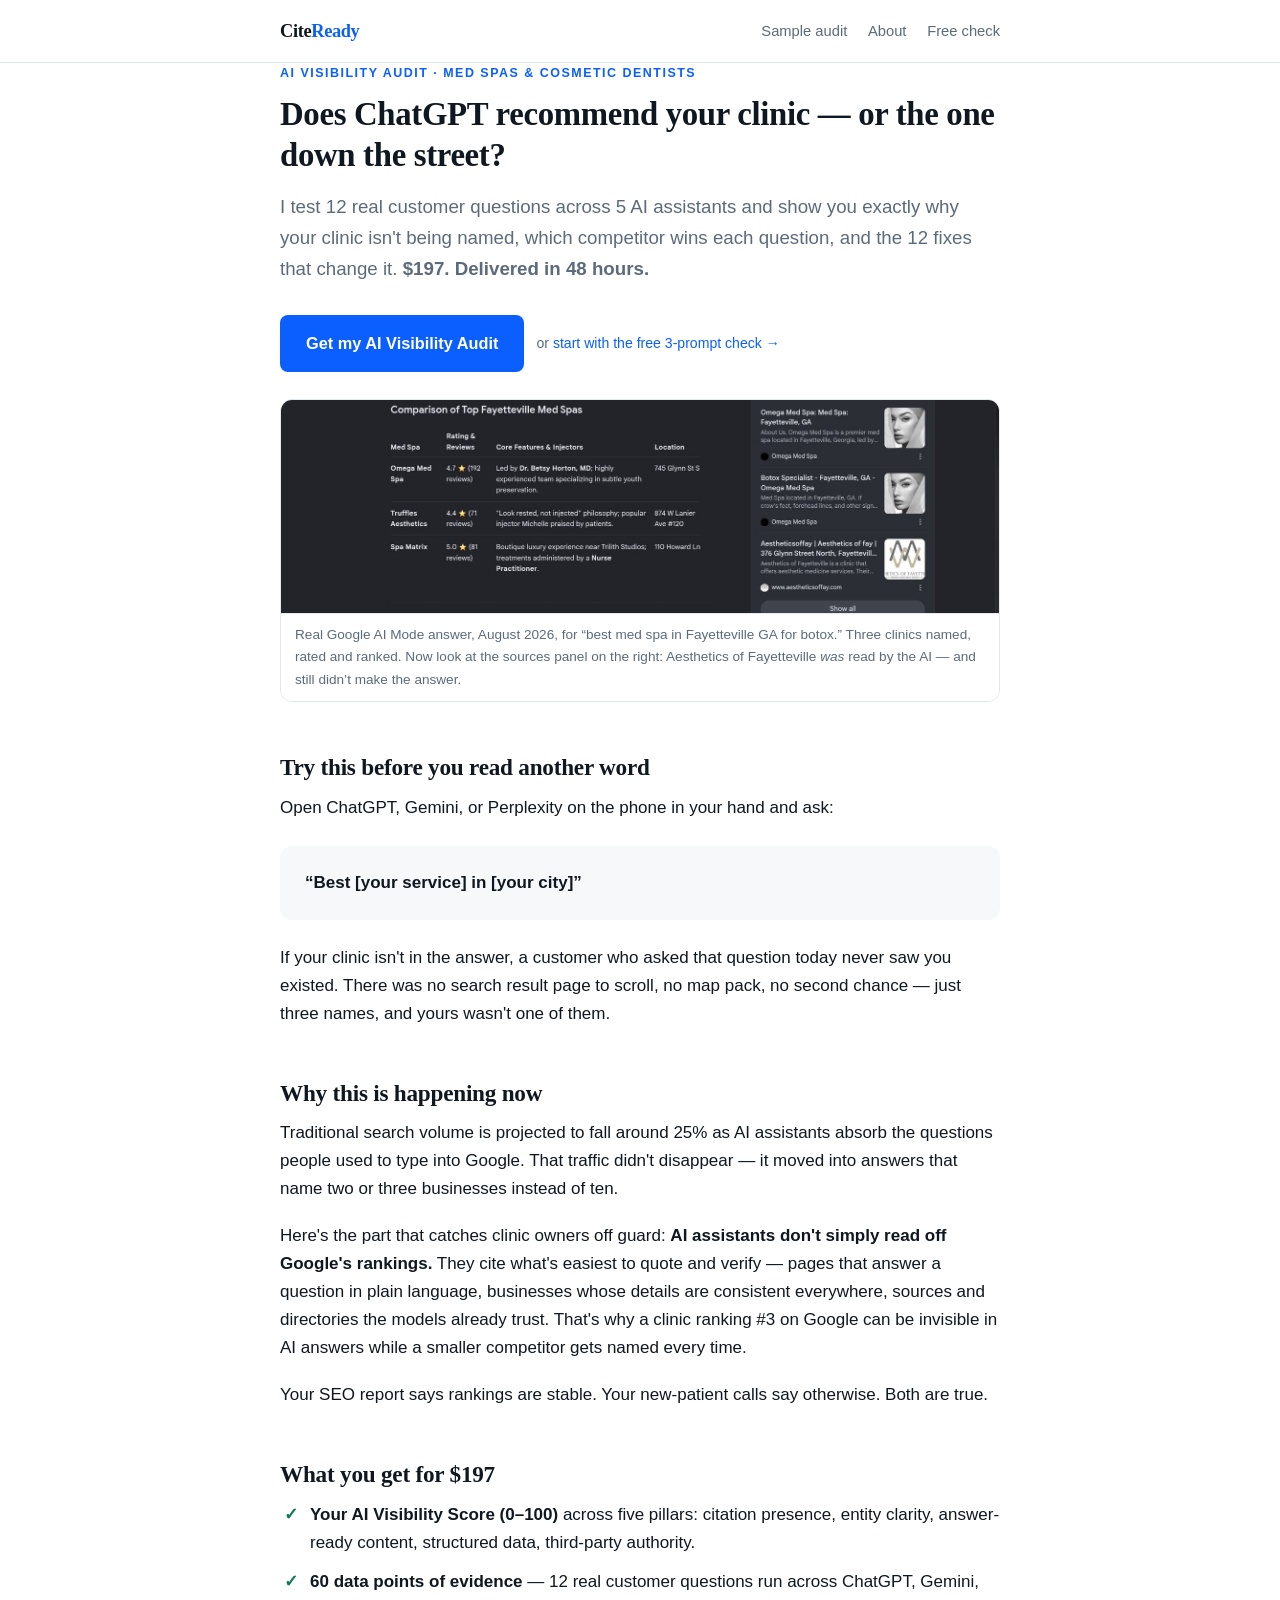
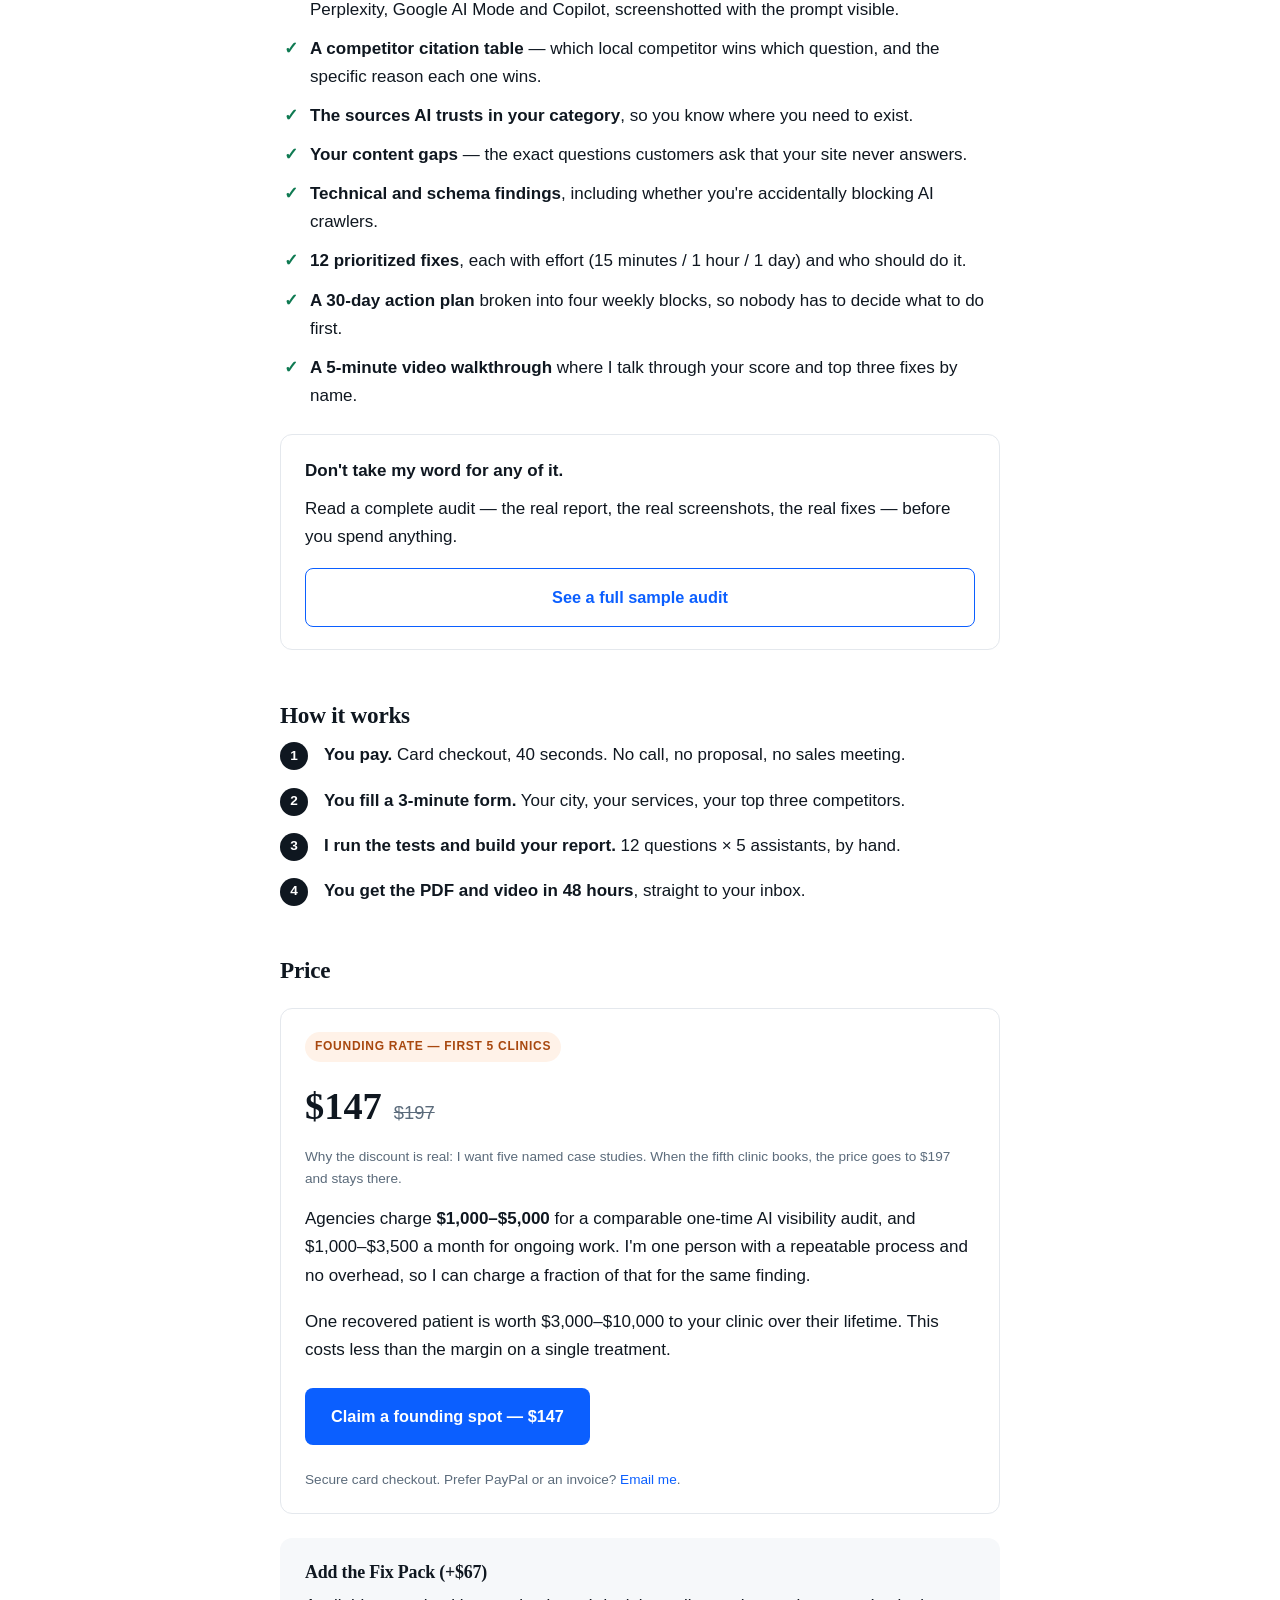
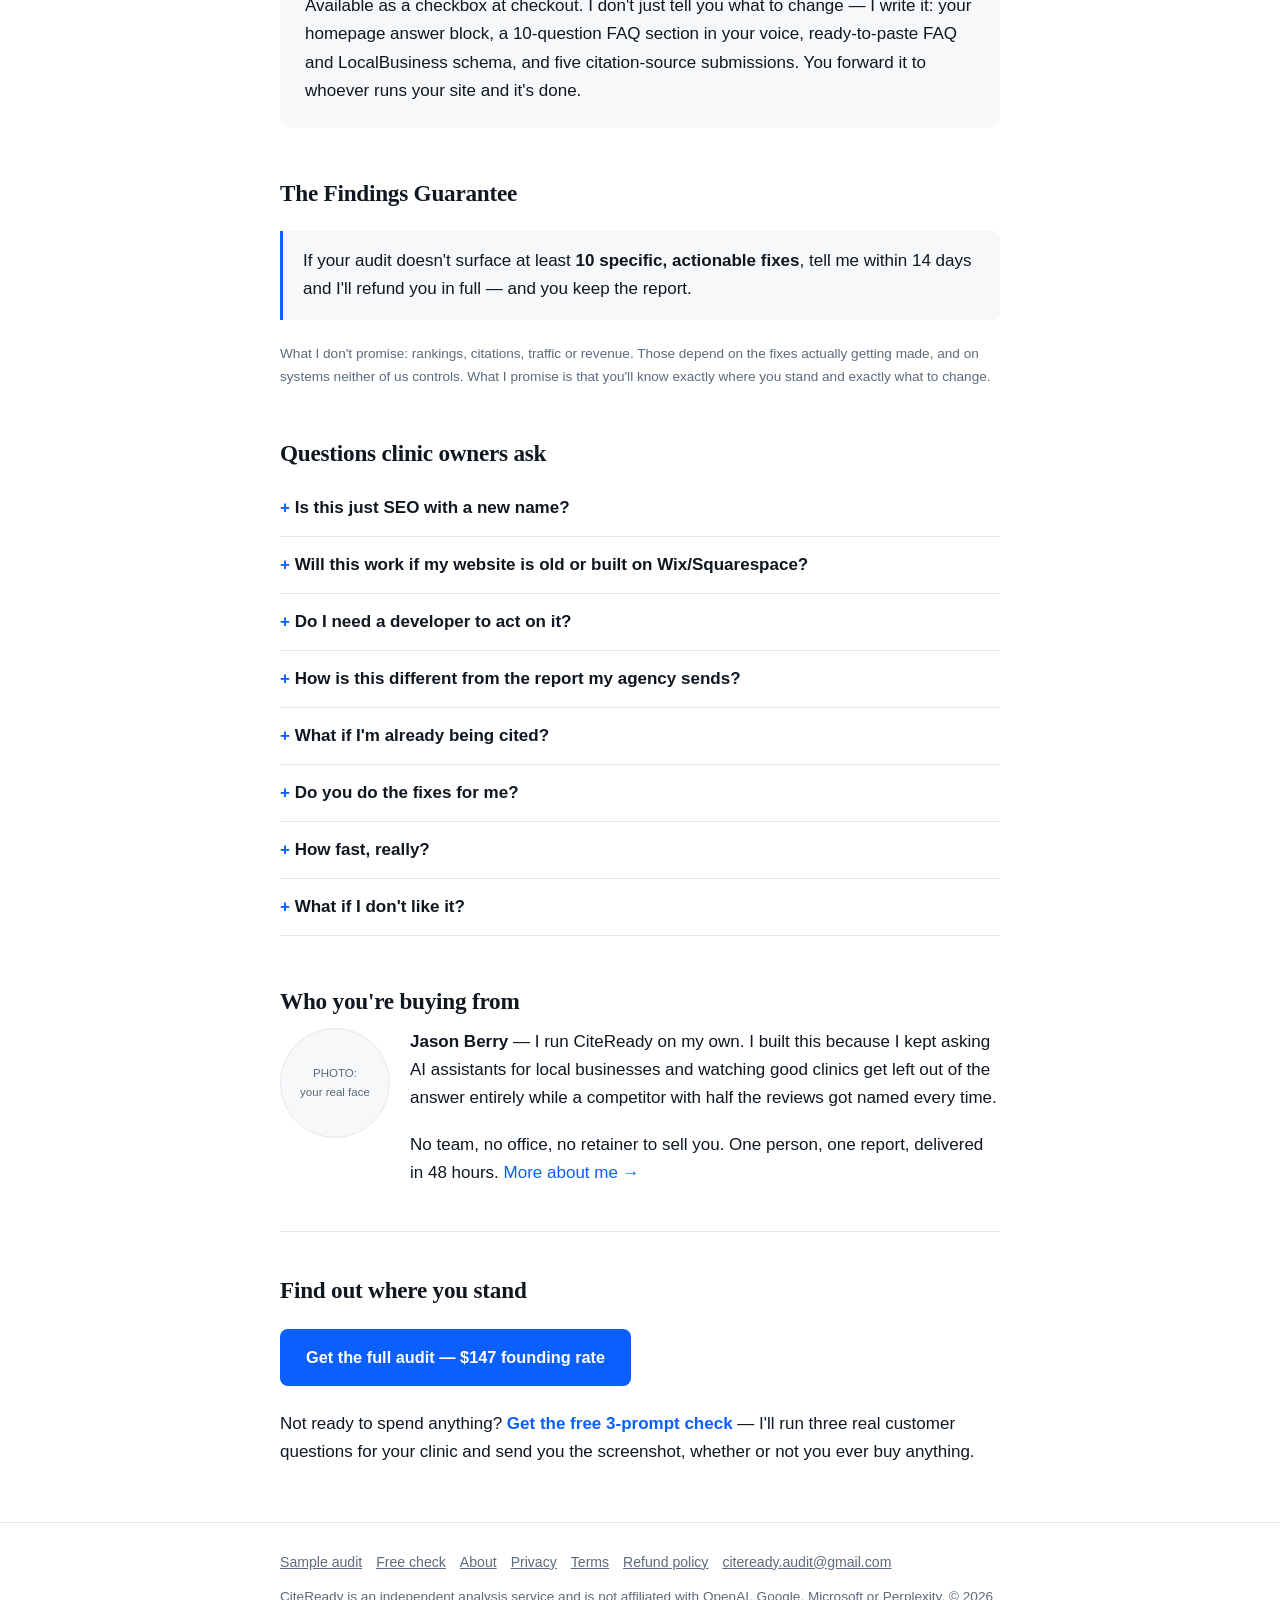
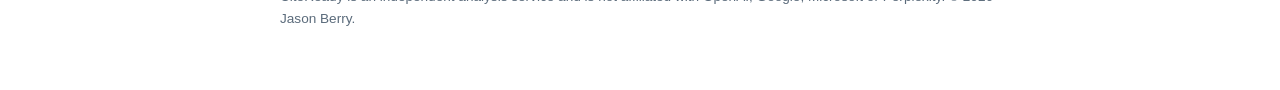
==== commit 4799264b: "Add real Google AI Mode proof screenshot as hero image" ====
--- a/index.html
+++ b/index.html
@@ -37,9 +37,8 @@
   </section>
 
   <div class="proof">
-    <!-- Replace this block with your real screenshot: <img src="proof.png" alt="ChatGPT answering 'best med spa in Tampa'"> -->
-    <div class="placeholder">SCREENSHOT: an AI assistant answering<br>“best med spa in [your city]” — competitors named, client absent.<br><br>Keep the prompt visible in the image. The prompt is the proof.</div>
-    <div class="cap">Real answer from ChatGPT, [Month Year]. Three clinics named. The one that paid for SEO all year isn't one of them.</div>
+    <img src="proof.jpg" alt="Google AI Mode answering &quot;best med spa in Fayetteville GA for botox&quot; with a comparison table naming three competitor med spas">
+    <div class="cap">Real Google AI Mode answer, August 2026, for “best med spa in Fayetteville GA for botox.” Three clinics named, rated and ranked. Now look at the sources panel on the right: Aesthetics of Fayetteville <em>was</em> read by the AI — and still didn’t make the answer.</div>
   </div>
 
   <h2>Try this before you read another word</h2>
